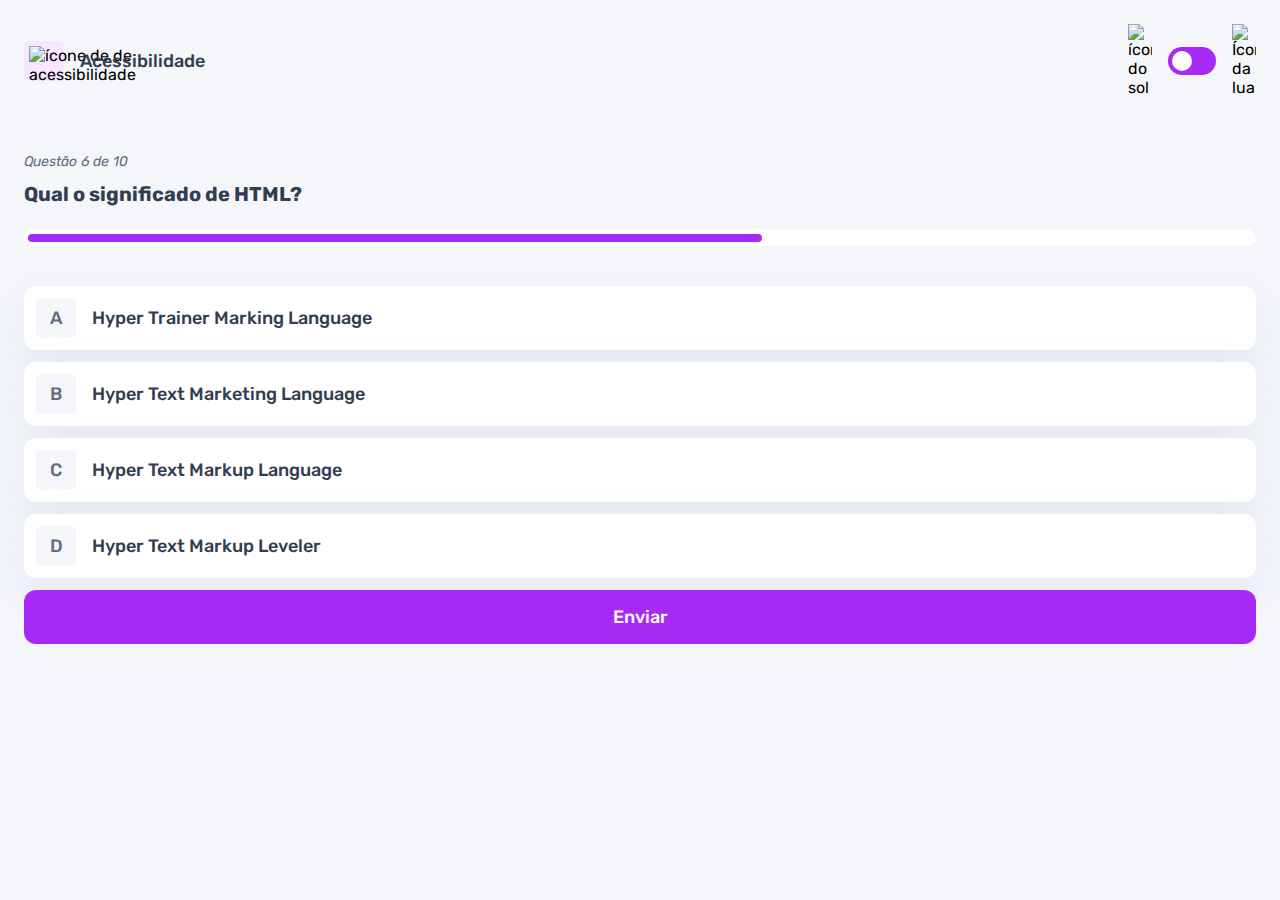
==== pages/quiz/quiz.html @ 5df8a108 "Adicionado o efeito de seleção nas alternativas" ====
<!DOCTYPE html>
<html lang="en">
<head>
    <meta charset="UTF-8">
    <meta name="viewport" content="width=device-width, initial-scale=1.0">
    <link rel="preconnect" href="https://fonts.googleapis.com">
    <link rel="preconnect" href="https://fonts.gstatic.com" crossorigin>
    <link href="https://fonts.googleapis.com/css2?family=Rubik:ital,wght@0,300..900;1,300..900&display=swap" rel="stylesheet">
    <link rel="stylesheet" href="quiz.css">
    <title>Quiz App</title>
</head>
<body>
    <header>
        <div class="assunto">
            <div class="assunto_icone">
                <img src="../../assets/images/icon-accessibility.svg" alt="ícone de de acessibilidade">
            </div>

            <h1>Acessibilidade</h1>
        </div>

        <div class="tema">
            <img src="../../assets/images/icon-sun-dark.svg" alt="ícone do sol">
            <button>
                <div></div>
            </button>
            <img src="../../assets/images/icon-moon-dark.svg" alt="Ícone da lua">
       </div>
    </header>

    <main>
        <section class="pergunta">
         <p>Questão 6 de 10</p>

         <h2>Qual o significado de HTML?</h2>

         <div class="barra_progresso">
          <div></div>
         </div>
        </section>

        <section class="alternativas">
            <form action="">
                <label for="alternativa_a">
                    <input type="radio" id="alternativa_a" name="alternativa">
                    
                    <div>
                        <span>A</span>
                        Hyper Trainer Marking Language
                    </div>
                </label>

                <label for="alternativa_b">
                    <input type="radio" id="alternativa_b" name="alternativa"> 

                    <div>
                        <span>B</span>
                        Hyper Text Marketing Language
                    </div>
                </label>

                <label for="alternativa_c">
                    <input type="radio" id="alternativa_c" name="alternativa">

                    <div>
                        <span>C</span>
                        Hyper Text Markup Language
                    </div>
                </label>

                <label for="alternativa_d">
                    <input type="radio" id="alternativa_d" name="alternativa">

                    <div>
                        <span>D</span>
                        Hyper Text Markup Leveler
                    </div>
                </label>
            </form>

            <button>Enviar</button>
        </section>
    </main>
</body>
</html>
---- pages/quiz/quiz.css ----
* {
    margin: 0;
    padding: 0;
    box-sizing: border-box;
    font-family: "Rubik", sans-serif;
    -webkit-font-smoothing: antialiased;
}

:root {
    --bg-color: #f4f6fa;
    --purple: #a729f5;
    --primary-text-color: #313e51;
    --secondary-text-color: #626c7f;
    --button-bg: #fff;
    --shadow: 0px 16px 40px 0px rgba(143, 160, 193, 0.14);
    --bg-html: #fff1e9;
    --bg-css: #e0fdef;
    --bg-javascript: #ebf0ff;
    --bg-acessibilidade: #f6e7ff;
    --white: #fff;
    --green: #26d782;
    --red: #ee5454;
    --bg-mobile: url(../../assets/images/pattern-background-mobile-light.svg);
    --bg-desktop: url(../../assets/images/pattern-background-desktop-light.svg);
}

body.escuro {
    --bg-color: #313e51;
    --bg-mobile: url(../../assets/images/pattern-background-mobile-dark.svg);
    --bg-desktop: url(../../assets/images/pattern-background-desktop-dark.svg);
    --primary-text-color: #fff;
    --secondary-text-color: #abc1e1;
    --button-bg: #3b4d66; 
    --shadow: 0px 16px 40px rgba(49, 62 , 81, 0.14);
}

body {
    height: 100svh;
    background: var(--bg-mobile) var(--bg-color);
    background-repeat: no-repeat;
    background-size: cover;
}

header {
    display: flex;
    justify-content: space-between;
    padding: 16px 24px
}

.assunto {
    display: flex;
    align-items: center;
    gap: 16px;
}

.assunto_icone {
    background: var(--bg-acessibilidade);
    width: 40px;
    height:40px; 
    padding: 5px;
    border-radius: 5px;
}

.assunto_icone img {
    width: 100%;
}

.assunto h1 {
     font-size: 18px;
     font-weight: 500;
     color: var(--primary-text-color);
}

.tema {
    padding: 8px 0;
    display: flex;
    align-items: center;
    gap: 8px;
}

.tema img {
    width: 16px;
}

.tema button {
    height: 20px;
    width: 32px;
    background: var(--purple);
    border: 0;
    border-radius: 999px;
    padding: 4px;
}

.tema button div {
    background: var(--white);
    width: 12px;
    height: 12px;
    border-radius: 999px;
}

main {
    padding: 32px 24px;
}

.pergunta {
    margin-bottom: 40px;
}

.pergunta p {
    font-style: italic;
    font-size: 14px;
    color: var(--secondary-text-color);
    margin-bottom: 12px;
}

.pergunta h2 {
    font-size: 20px;
    font-weight: 500px;
    color: var(--primary-text-color);
    line-height: 24px;
    margin-bottom: 24px;
}

.barra_progresso {
    background: var(--button-bg);
    height: 16px;
    padding: 4px;
    border-radius: 999px;
}

.barra_progresso div {
    height: 100%; 
    width: 60%;
    background: var(--purple);
    border-radius: 999px;
}

.alternativas form {
    display: flex;
    flex-direction: column;
    gap: 12px;
    margin-bottom: 12px;
}

.alternativas label {
    display: block;
    background: var(--button-bg);
    padding: 12px;
    font-size: 18px;
    font-weight: 500;
    border-radius: 12px;
    box-shadow: var(--shadow); 
    color: var(--primary-text-color);
}

.alternativas label:has(input:checked) {
    outline: 3px solid var(--purple);

    & span {
        background: var(--purple);
        color: var(--white);
    }
}

.alternativas input {
    display: none;
}

.alternativas div {
    display: flex;
    align-items: center;
    gap: 16px;
}

.alternativas div span {
    display: block;
    width: 40px;
    height: 40px;
    background: var(--bg-color);
    border-radius: 5px;
    color: var(--secondary-text-color);
    
    display: flex;
    align-items: center;
    justify-content: center;
    flex-shrink: 0;
}

.alternativas button {
    padding: 16px;
    border-radius: 12px;
    border: none;
    background: var(--purple);
    color: var(--white);
    width: 100%;

    font-size: 18px;
    font-weight: 500;
}

@media(min-width:1100px) {
    .tema {
        gap: 16px;
    }

    .tema img {
        width: 24px;
    }

    .tema button {
        width: 48px;
        height: 28px;
    }

    .tema button div {
        width: 20px;
        height: 20px;
    }
}
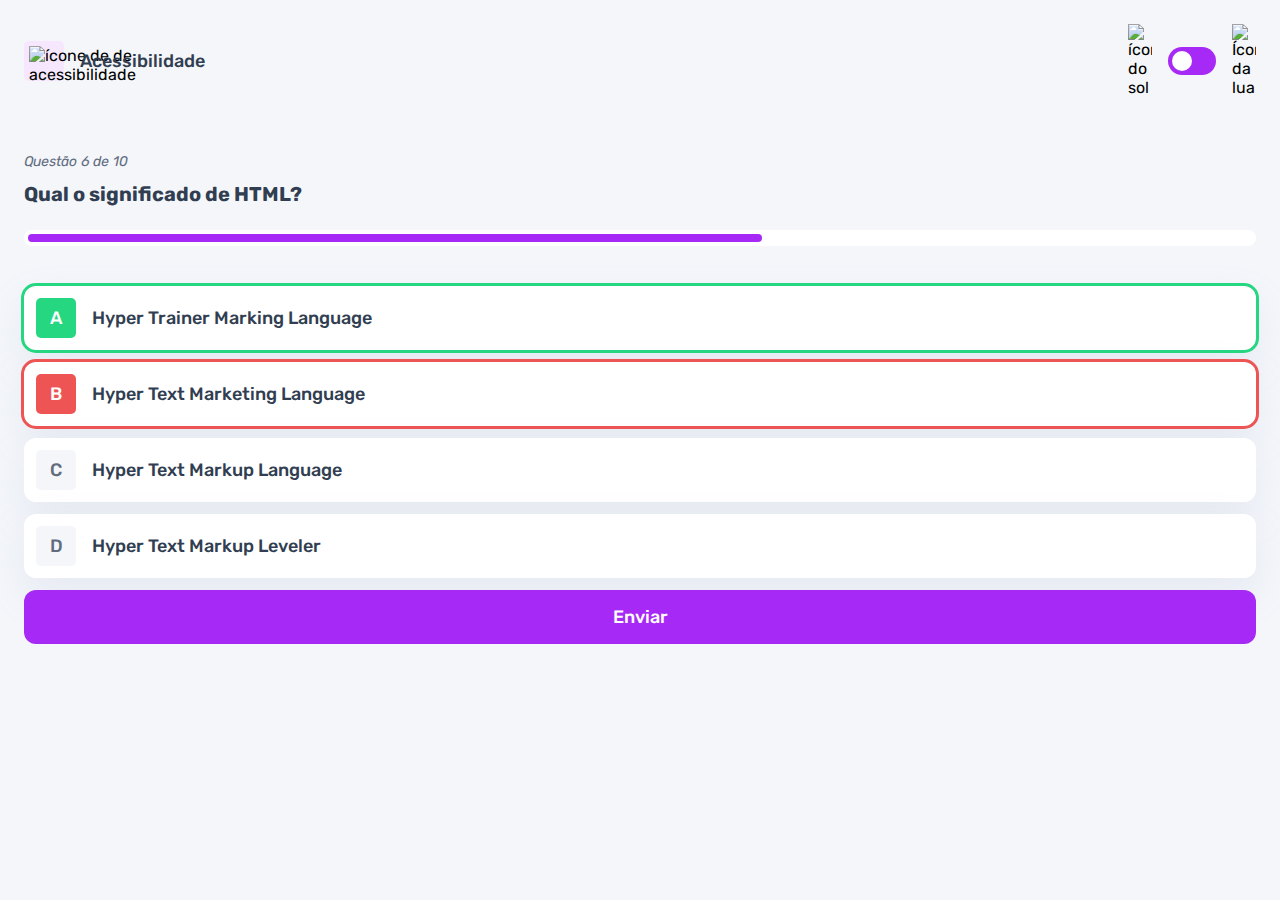
==== commit 05f85bea: "adicionado o efeito para alternativas corretas e erradas" ====
--- a/pages/quiz/quiz.html
+++ b/pages/quiz/quiz.html
@@ -41,7 +41,7 @@
 
         <section class="alternativas">
             <form action="">
-                <label for="alternativa_a">
+                <label for="alternativa_a" id="correta">
                     <input type="radio" id="alternativa_a" name="alternativa">
                     
                     <div>
@@ -50,7 +50,7 @@
                     </div>
                 </label>
 
-                <label for="alternativa_b">
+                <label for="alternativa_b" id="errada">
                     <input type="radio" id="alternativa_b" name="alternativa"> 
 
                     <div>
--- a/pages/quiz/quiz.css
+++ b/pages/quiz/quiz.css
@@ -162,6 +162,24 @@
     }
 }
 
+.alternativas label#correta {
+    outline: 3px solid var(--green);
+
+    & span {
+        background: var(--green);
+        color: var(--white);
+    }
+}
+
+.alternativas label#errada {
+    outline: 3px solid var(--red);
+
+    & span {
+        background: var(--red);
+        color: var(--white);
+    }
+}
+
 .alternativas input {
     display: none;
 }
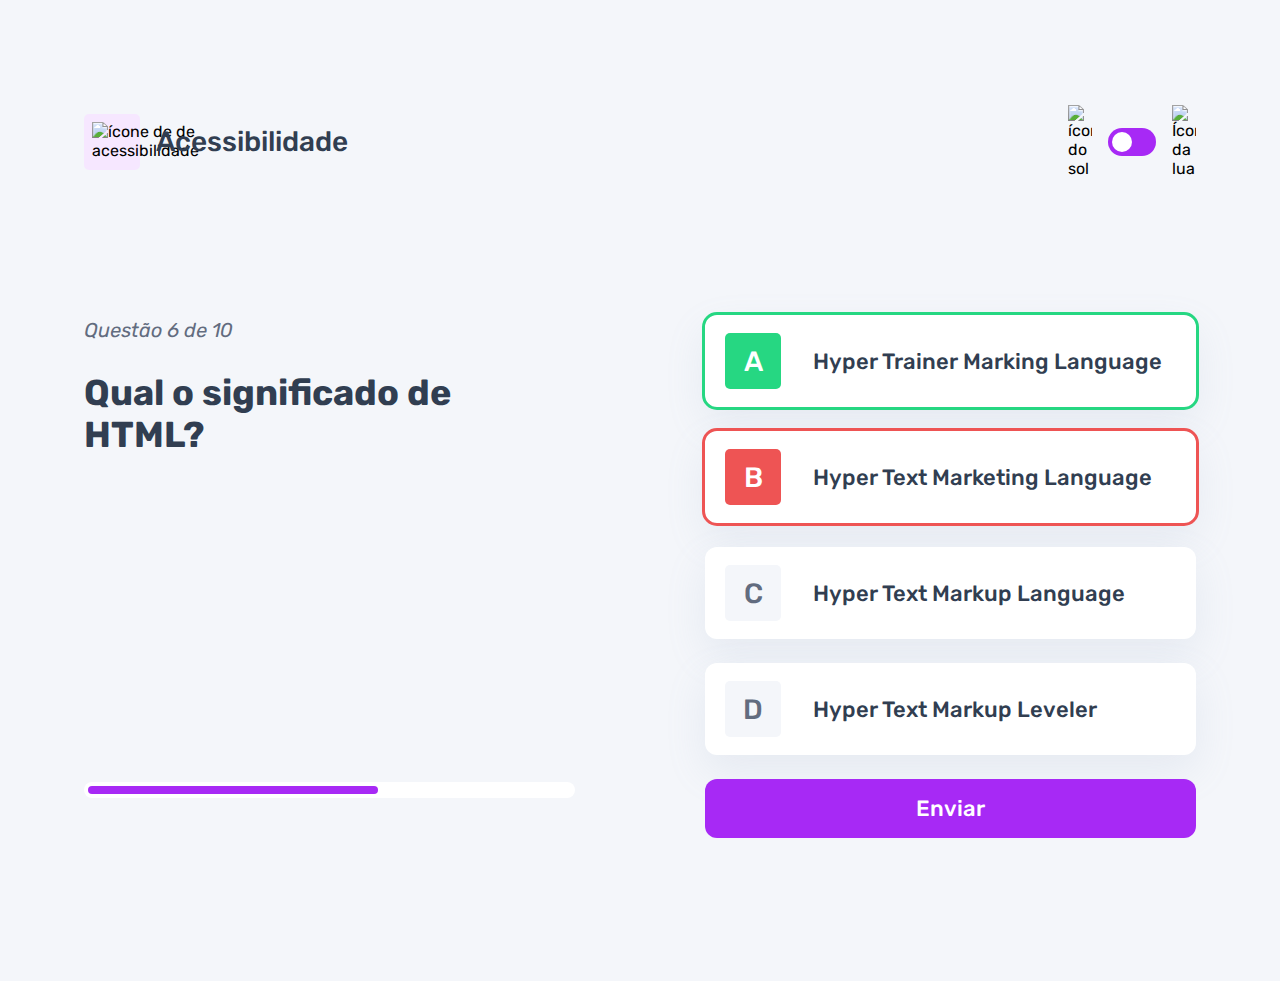
==== commit d6cecce5: "Adicionada a responsividade para o desktop" ====
--- a/pages/quiz/quiz.html
+++ b/pages/quiz/quiz.html
@@ -30,10 +30,11 @@
 
     <main>
         <section class="pergunta">
-         <p>Questão 6 de 10</p>
+            <div>
+                    <p>Questão 6 de 10</p>
 
-         <h2>Qual o significado de HTML?</h2>
-
+                    <h2>Qual o significado de HTML?</h2>
+            </div>
          <div class="barra_progresso">
           <div></div>
          </div>
--- a/pages/quiz/quiz.css
+++ b/pages/quiz/quiz.css
@@ -217,6 +217,22 @@
 }
 
 @media(min-width:1100px) {
+    header {
+        margin-block: 81px;
+        max-width: 1160px;
+        margin-inline: auto;
+    }
+
+    .assunto_icone {
+        width: 56px;
+        height: 56px;
+        padding: 8px;
+    }
+
+    .assunto h1 {
+        font-size: 28px;
+    }
+
     .tema {
         gap: 16px;
     }
@@ -234,4 +250,57 @@
         width: 20px;
         height: 20px;
     }
+
+    main {
+        max-width: 1160px;
+        margin-inline: auto;
+
+        display: flex;
+        gap: 130px;
+    }
+
+    section {
+        width: 100%;
+    }
+
+    .pergunta {
+        display: flex;
+        flex-direction: column;
+        justify-content: space-between;
+    }
+
+    .pergunta p {
+        font-size: 20px;
+        line-height: 30px;
+        margin-bottom: 27px;
+    }
+
+    .pergunta h2 {
+        font-size: 36px;
+        line-height: 42px;
+    }
+
+    .alternativas form {
+        gap: 24px;
+        margin-bottom: 24px;
+    }
+
+    .alternativas label {
+        font-size: 22px;
+        padding: 18px 20px;
+    }
+     
+    .alternativas div {
+        gap: 32px;
+    } 
+
+    .alternativas div span {
+        width: 56px;
+        height: 56px;
+        font-size: 28px;
+    }
+
+    .alternativas button {
+        font-size: 22px;
+    }
 }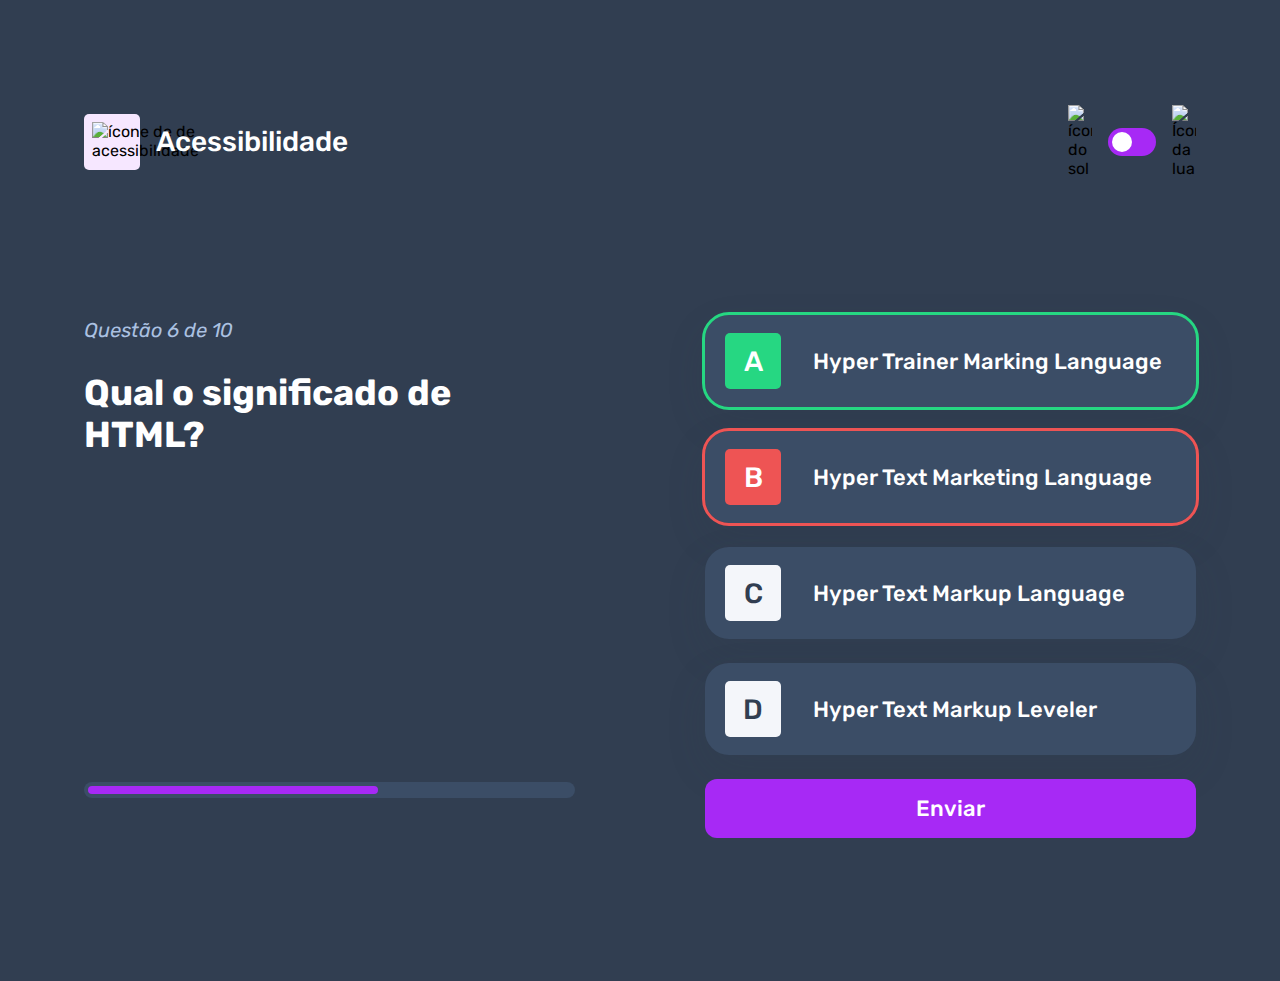
==== commit 7cc35a73: "Ajuste das cores no tema dark" ====
--- a/pages/quiz/quiz.html
+++ b/pages/quiz/quiz.html
@@ -9,7 +9,7 @@
     <link rel="stylesheet" href="quiz.css">
     <title>Quiz App</title>
 </head>
-<body>
+<body class="escuro">
     <header>
         <div class="assunto">
             <div class="assunto_icone">
--- a/pages/quiz/quiz.css
+++ b/pages/quiz/quiz.css
@@ -8,7 +8,10 @@
 
 :root {
     --bg-color: #f4f6fa;
+    --bg-span: #f4f6fa;
+    --color-span: #626c7f;  
     --purple: #a729f5;
+    --purple-hover: rgb(167, 41, 245, 0.7);
     --primary-text-color: #313e51;
     --secondary-text-color: #626c7f;
     --button-bg: #fff;
@@ -26,6 +29,7 @@
 
 body.escuro {
     --bg-color: #313e51;
+    --color-span: #313e51;
     --bg-mobile: url(../../assets/images/pattern-background-mobile-dark.svg);
     --bg-desktop: url(../../assets/images/pattern-background-desktop-dark.svg);
     --primary-text-color: #fff;
@@ -151,6 +155,14 @@
     border-radius: 12px;
     box-shadow: var(--shadow); 
     color: var(--primary-text-color);
+    cursor: pointer;
+}
+
+.alternativas label:hover {
+    & span {
+        background: var(--bg-acessibilidade);
+        color: var(--purple);
+    }
 }
 
 .alternativas label:has(input:checked) {
@@ -194,9 +206,9 @@
     display: block;
     width: 40px;
     height: 40px;
-    background: var(--bg-color);
+    background: var(--bg-span);
     border-radius: 5px;
-    color: var(--secondary-text-color);
+    color: var(--color-span);
     
     display: flex;
     align-items: center;
@@ -214,6 +226,12 @@
 
     font-size: 18px;
     font-weight: 500;
+    transition: background 0.3s;
+}
+
+.alternativas button:hover {
+    background: var(--purple-hover);
+    cursor: pointer;
 }
 
 @media(min-width:1100px) {
@@ -288,6 +306,7 @@
     .alternativas label {
         font-size: 22px;
         padding: 18px 20px;
+        border-radius: 24px;
     }
      
     .alternativas div {
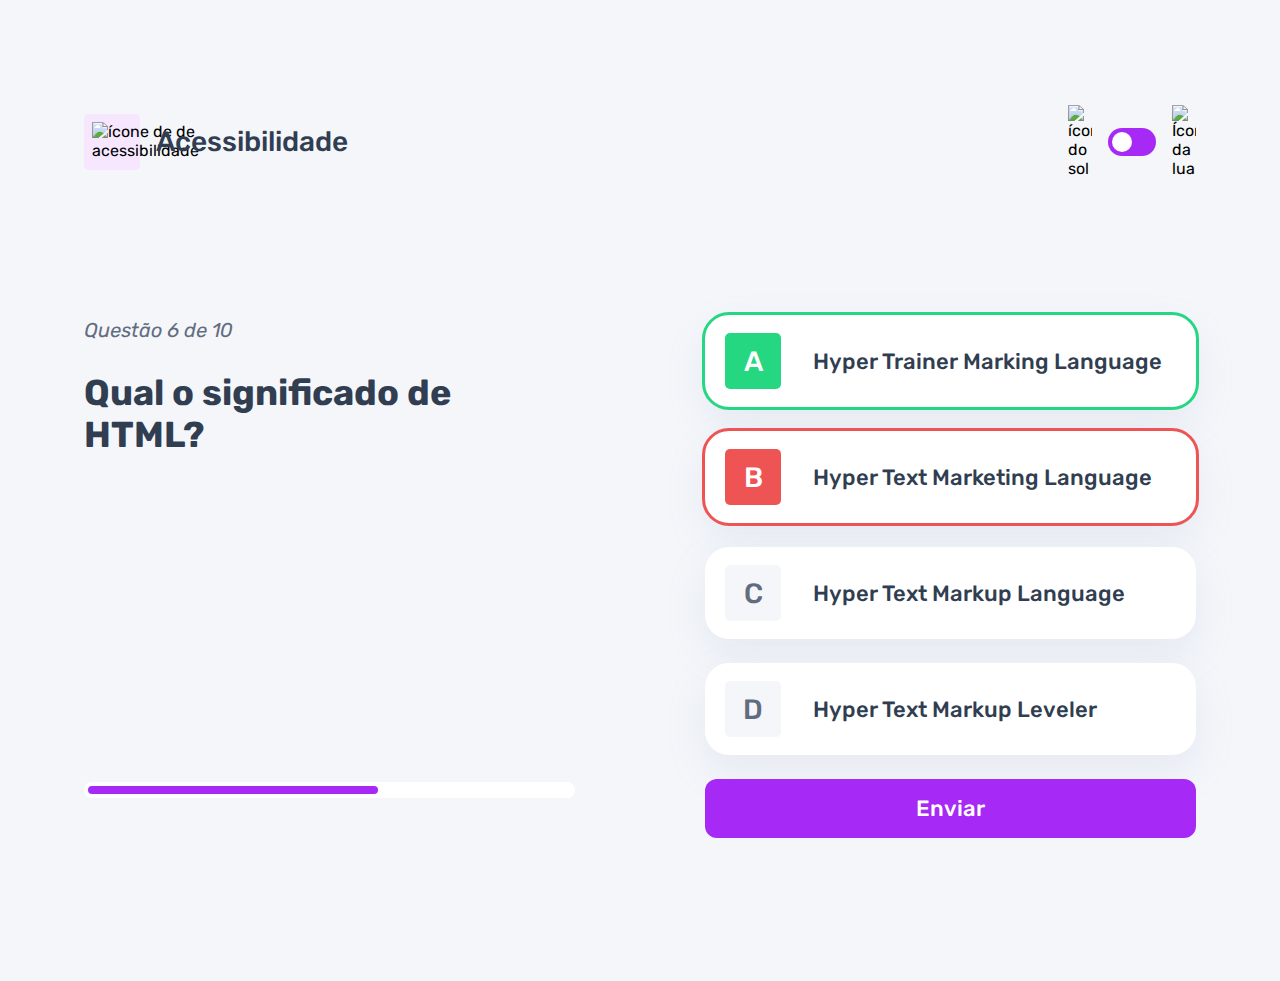
==== commit 7aa39d4c: "Ajuste do fundo para o desktop no quiz.html" ====
--- a/pages/quiz/quiz.html
+++ b/pages/quiz/quiz.html
@@ -9,7 +9,7 @@
     <link rel="stylesheet" href="quiz.css">
     <title>Quiz App</title>
 </head>
-<body class="escuro">
+<body>
     <header>
         <div class="assunto">
             <div class="assunto_icone">
--- a/pages/quiz/quiz.css
+++ b/pages/quiz/quiz.css
@@ -235,6 +235,12 @@
 }
 
 @media(min-width:1100px) {
+       body {
+        background: var(--bg-desktop) var(--bg-color);
+        background-size: cover;
+        background-repeat: no-repeat;
+       }
+
     header {
         margin-block: 81px;
         max-width: 1160px;
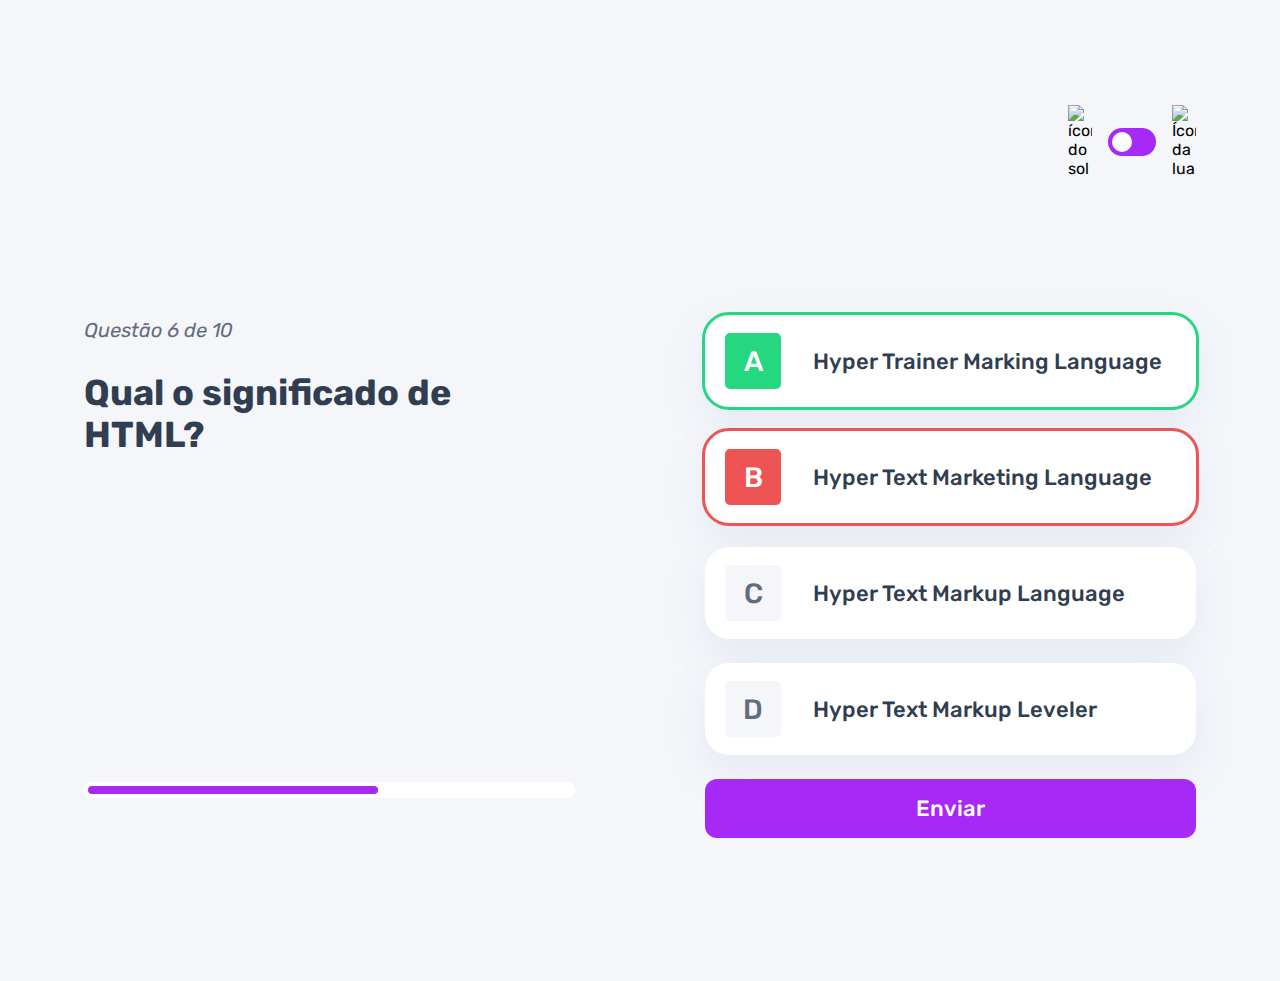
==== commit 919d3bd1: "alteraçãoo dinamica do assuntoda pagina" ====
--- a/pages/quiz/quiz.html
+++ b/pages/quiz/quiz.html
@@ -7,16 +7,17 @@
     <link rel="preconnect" href="https://fonts.gstatic.com" crossorigin>
     <link href="https://fonts.googleapis.com/css2?family=Rubik:ital,wght@0,300..900;1,300..900&display=swap" rel="stylesheet">
     <link rel="stylesheet" href="quiz.css">
+    <script src="./quiz.js" type= "module" defer></script>
     <title>Quiz App</title>
 </head>
 <body>
     <header>
         <div class="assunto">
             <div class="assunto_icone">
-                <img src="../../assets/images/icon-accessibility.svg" alt="ícone de de acessibilidade">
+                <img src="" alt="">
             </div>
 
-            <h1>Acessibilidade</h1>
+            <h1></h1>
         </div>
 
         <div class="tema">
--- a/pages/quiz/quiz.css
+++ b/pages/quiz/quiz.css
@@ -58,11 +58,26 @@
 }
 
 .assunto_icone {
-    background: var(--bg-acessibilidade);
     width: 40px;
     height:40px; 
     padding: 5px;
     border-radius: 5px;
+}
+
+.assunto_icone.html {
+    background: var(--bg-html);
+}
+
+.assunto_icone.css {
+    background: var(--bg-css)
+}
+
+.assunto_icone.javascript {
+    background: var(--bg-javascript);
+}
+
+.assunto_icone_icone.acessibilidade {
+    background: var(--bg-acessibilidade);
 }
 
 .assunto_icone img {
@@ -93,6 +108,8 @@
     border: 0;
     border-radius: 999px;
     padding: 4px;
+    display: flex;
+    cursor: pointer;
 }
 
 .tema button div {
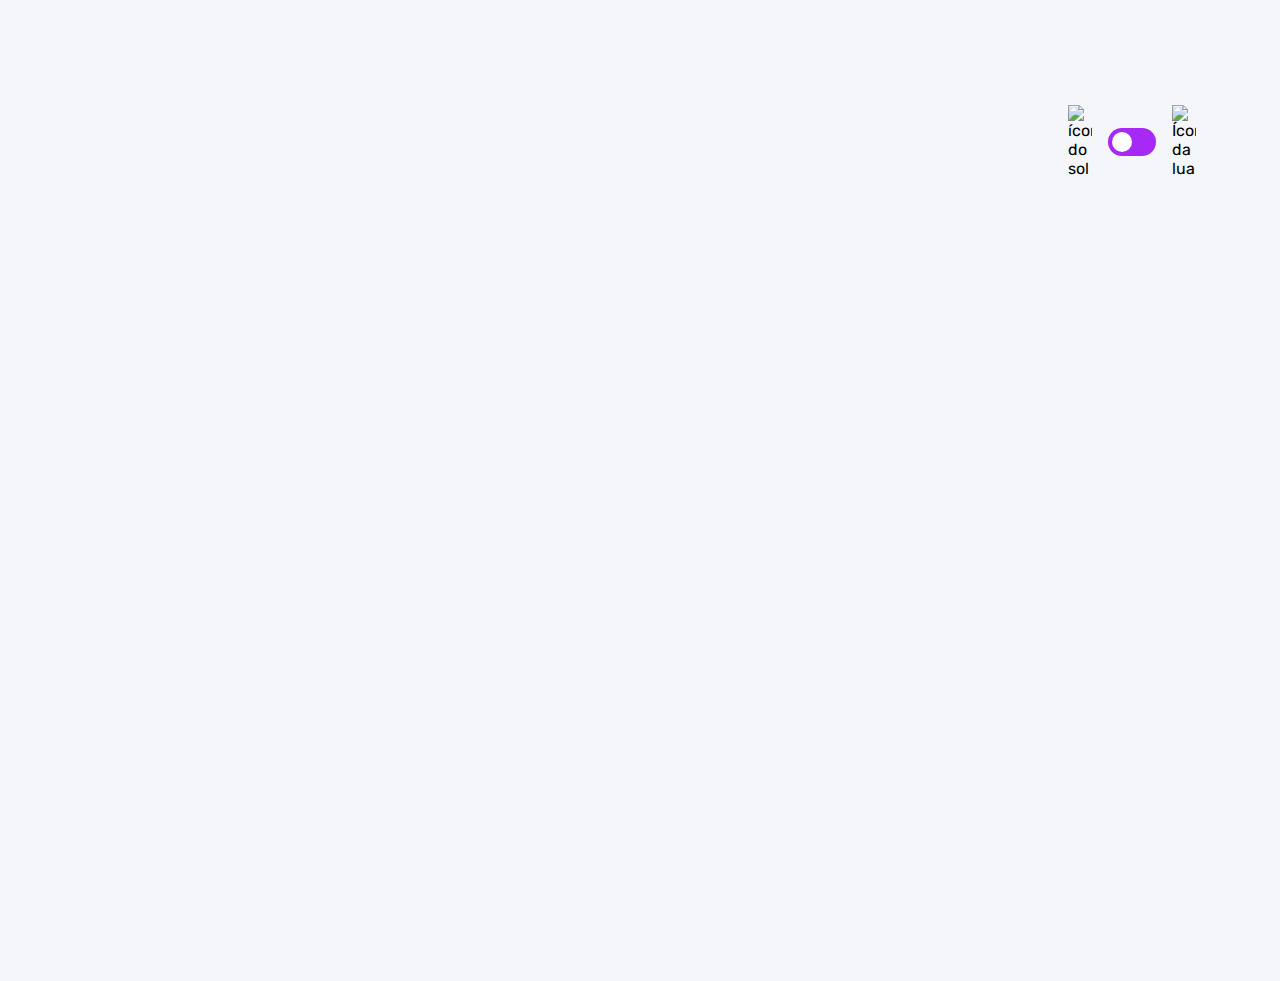
==== commit cb80659d: "adicionadas as funções de buscar as perguntas e montar as perguntas no html" ====
--- a/pages/quiz/quiz.html
+++ b/pages/quiz/quiz.html
@@ -30,58 +30,6 @@
     </header>
 
     <main>
-        <section class="pergunta">
-            <div>
-                    <p>Questão 6 de 10</p>
-
-                    <h2>Qual o significado de HTML?</h2>
-            </div>
-         <div class="barra_progresso">
-          <div></div>
-         </div>
-        </section>
-
-        <section class="alternativas">
-            <form action="">
-                <label for="alternativa_a" id="correta">
-                    <input type="radio" id="alternativa_a" name="alternativa">
-                    
-                    <div>
-                        <span>A</span>
-                        Hyper Trainer Marking Language
-                    </div>
-                </label>
-
-                <label for="alternativa_b" id="errada">
-                    <input type="radio" id="alternativa_b" name="alternativa"> 
-
-                    <div>
-                        <span>B</span>
-                        Hyper Text Marketing Language
-                    </div>
-                </label>
-
-                <label for="alternativa_c">
-                    <input type="radio" id="alternativa_c" name="alternativa">
-
-                    <div>
-                        <span>C</span>
-                        Hyper Text Markup Language
-                    </div>
-                </label>
-
-                <label for="alternativa_d">
-                    <input type="radio" id="alternativa_d" name="alternativa">
-
-                    <div>
-                        <span>D</span>
-                        Hyper Text Markup Leveler
-                    </div>
-                </label>
-            </form>
-
-            <button>Enviar</button>
-        </section>
     </main>
 </body>
 </html>--- a/pages/quiz/quiz.css
+++ b/pages/quiz/quiz.css
@@ -151,7 +151,6 @@
 
 .barra_progresso div {
     height: 100%; 
-    width: 60%;
     background: var(--purple);
     border-radius: 999px;
 }
